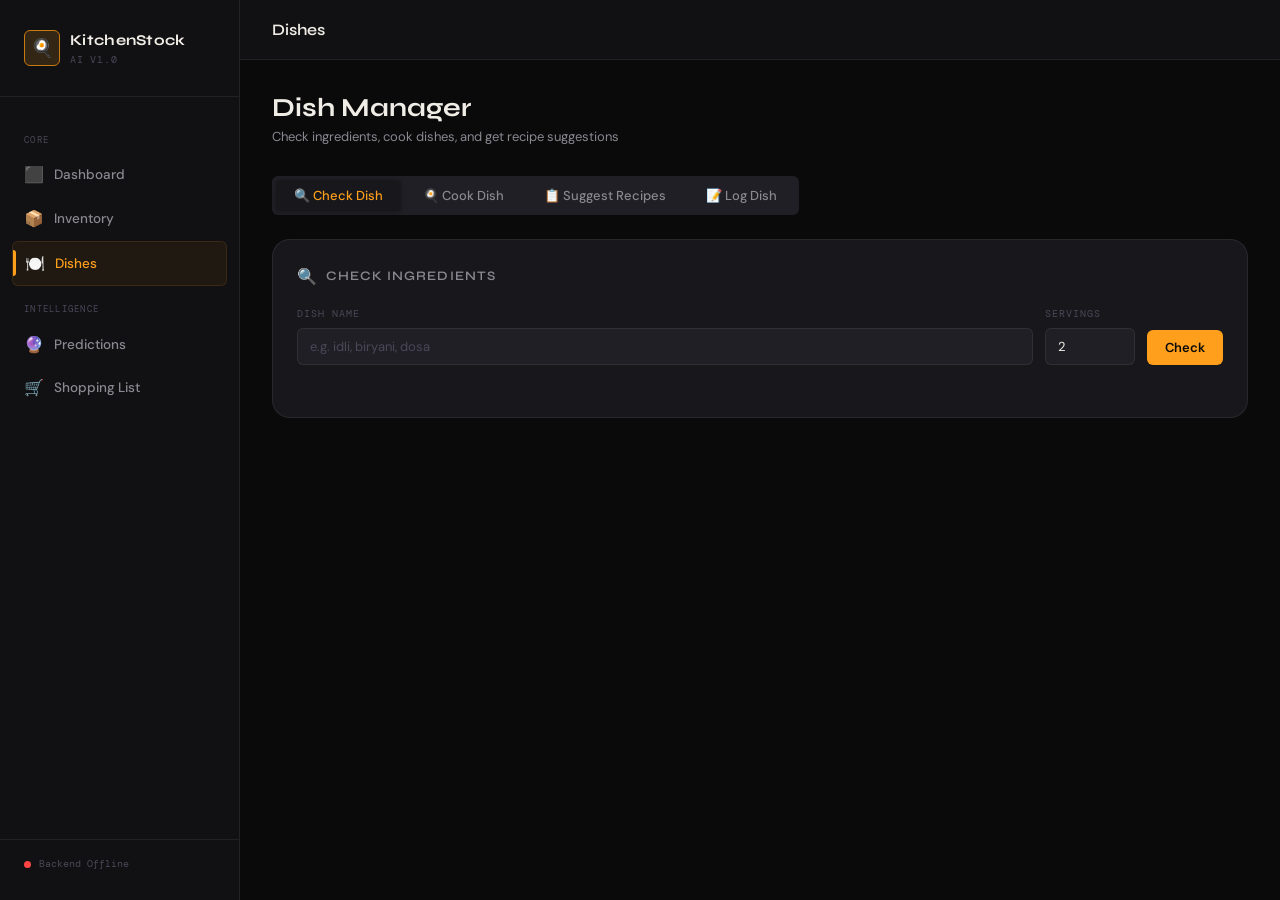
==== frontend/dishes.html @ 18c31a14 "added frontend" ====
<!DOCTYPE html>
<html lang="en">
<head>
  <meta charset="UTF-8" />
  <meta name="viewport" content="width=device-width, initial-scale=1.0" />
  <title>Dishes — Kitchen Stock AI</title>
  <link rel="stylesheet" href="css/style.css" />
  <style>
    .dish-input-row {
      display: grid;
      grid-template-columns: 1fr auto auto;
      gap: 12px;
      align-items: end;
      margin-bottom: 28px;
    }
    .tabs {
      display: flex;
      gap: 4px;
      background: var(--bg-elevated);
      padding: 4px;
      border-radius: var(--radius-sm);
      margin-bottom: 24px;
      width: fit-content;
    }
    .tab-btn {
      padding: 7px 18px;
      border-radius: 4px;
      font-size: 13px;
      font-weight: 500;
      color: var(--text-secondary);
      transition: var(--transition);
    }
    .tab-btn.active {
      background: var(--bg-card);
      color: var(--amber);
      box-shadow: 0 1px 4px rgba(0,0,0,0.3);
    }
    .tab-panel { display: none; }
    .tab-panel.active { display: block; }

    .ingredient-check {
      display: flex;
      align-items: center;
      gap: 12px;
      padding: 12px 16px;
      background: var(--bg-elevated);
      border-radius: var(--radius-sm);
      border-left: 3px solid var(--border);
      margin-bottom: 8px;
    }
    .ingredient-check--ok    { border-left-color: var(--green); }
    .ingredient-check--short { border-left-color: var(--red); }
    .ingredient-check__name { font-family: var(--font-mono); font-size: 12px; flex: 1; }
    .ingredient-check__qty  { font-size: 12px; color: var(--text-secondary); }
    .ingredient-check__tick { font-size: 16px; }

    .cook-result {
      background: var(--bg-elevated);
      border: 1px solid var(--border);
      border-radius: var(--radius-md);
      padding: 20px;
      margin-top: 20px;
    }
    .cook-result__heading {
      font-family: var(--font-display);
      font-size: 15px;
      font-weight: 600;
      margin-bottom: 14px;
      color: var(--green);
    }
    .cook-result__item {
      display: flex;
      justify-content: space-between;
      padding: 6px 0;
      font-size: 13px;
      border-bottom: 1px solid var(--border);
    }
    .cook-result__item:last-child { border-bottom: none; }
    .cook-result__name { font-family: var(--font-mono); font-size: 12px; }
    .cook-result__val  { color: var(--amber); font-family: var(--font-mono); font-size: 12px; }

    .recipe-card {
      background: var(--bg-elevated);
      border: 1px solid var(--border);
      border-radius: var(--radius-md);
      padding: 18px;
      margin-bottom: 12px;
    }
    .recipe-card__title { font-weight: 600; font-family: var(--font-display); font-size: 14px; margin-bottom: 8px; }
    .recipe-card__meta  { font-size: 11px; color: var(--text-muted); font-family: var(--font-mono); margin-bottom: 10px; }
    .recipe-card__missing { display: flex; flex-wrap: wrap; gap: 6px; }
    .missing-tag {
      background: var(--red-glow);
      color: var(--red);
      font-size: 10px;
      padding: 2px 8px;
      border-radius: 99px;
      font-family: var(--font-mono);
    }

    .log-form { display: flex; flex-direction: column; gap: 16px; }
    .can-cook-banner {
      display: flex;
      align-items: center;
      gap: 14px;
      padding: 16px 20px;
      border-radius: var(--radius-md);
      margin-bottom: 16px;
      font-size: 13px;
      font-weight: 500;
    }
    .can-cook-banner--yes {
      background: var(--green-glow);
      border: 1px solid rgba(57,217,138,0.25);
      color: var(--green);
    }
    .can-cook-banner--no {
      background: var(--red-glow);
      border: 1px solid rgba(255,68,68,0.25);
      color: var(--red);
    }
  </style>
</head>
<body>
<div class="app-shell">
  <aside class="sidebar">
    <div class="sidebar__logo">
      <div class="sidebar__logo-mark">
        <div class="logo-icon">🍳</div>
        <div class="logo-text">KitchenStock<span>AI v1.0</span></div>
      </div>
    </div>
    <nav class="sidebar__nav">
      <div class="nav-section-label">Core</div>
      <a href="index.html" class="nav-item"><span class="nav-item__icon">⬛</span> Dashboard</a>
      <a href="inventory.html" class="nav-item"><span class="nav-item__icon">📦</span> Inventory</a>
      <a href="dishes.html" class="nav-item active"><span class="nav-item__icon">🍽️</span> Dishes</a>
      <div class="nav-section-label">Intelligence</div>
      <a href="predictions.html" class="nav-item"><span class="nav-item__icon">🔮</span> Predictions</a>
      <a href="shopping.html" class="nav-item"><span class="nav-item__icon">🛒</span> Shopping List</a>
    </nav>
    <div class="sidebar__footer">
      <div class="conn-status">
        <span class="conn-dot" id="connection-dot"></span>
        <span id="connection-label">Checking…</span>
      </div>
    </div>
  </aside>

  <header class="topbar">
    <div class="topbar__title">Dishes</div>
  </header>

  <main class="main-content">
    <div class="page-header">
      <div class="page-header__title">Dish Manager</div>
      <div class="page-header__sub">Check ingredients, cook dishes, and get recipe suggestions</div>
    </div>

    <div class="tabs">
      <button class="tab-btn active" onclick="switchTab('check')">🔍 Check Dish</button>
      <button class="tab-btn" onclick="switchTab('cook')">🍳 Cook Dish</button>
      <button class="tab-btn" onclick="switchTab('recipes')">📋 Suggest Recipes</button>
      <button class="tab-btn" onclick="switchTab('log')">📝 Log Dish</button>
    </div>

    <!-- Tab: Check -->
    <div class="tab-panel active" id="tab-check">
      <div class="card">
        <div class="card__title"><span class="card__title-icon">🔍</span> Check Ingredients</div>
        <div class="dish-input-row">
          <div class="form-group" style="margin:0">
            <label class="form-label">Dish Name</label>
            <input class="form-input" id="check-dish" placeholder="e.g. idli, biryani, dosa" />
          </div>
          <div class="form-group" style="margin:0">
            <label class="form-label">Servings</label>
            <input class="form-input" id="check-servings" type="number" value="2" min="1" style="width:90px" />
          </div>
          <button class="btn btn--primary" id="check-btn" onclick="checkDish()">Check</button>
        </div>
        <div id="check-result"></div>
      </div>
    </div>

    <!-- Tab: Cook -->
    <div class="tab-panel" id="tab-cook">
      <div class="card">
        <div class="card__title"><span class="card__title-icon">🍳</span> Cook a Dish</div>
        <p style="font-size:13px;color:var(--text-secondary);margin-bottom:20px">
          This will deduct ingredients from inventory automatically.
        </p>
        <div class="dish-input-row">
          <div class="form-group" style="margin:0">
            <label class="form-label">Dish Name</label>
            <input class="form-input" id="cook-dish" placeholder="e.g. idli, biryani, dosa" />
          </div>
          <div class="form-group" style="margin:0">
            <label class="form-label">Servings</label>
            <input class="form-input" id="cook-servings" type="number" value="2" min="1" style="width:90px" />
          </div>
          <button class="btn btn--primary" id="cook-btn" onclick="cookDish()" style="background:var(--green);color:#000">Cook!</button>
        </div>
        <div id="cook-result"></div>
      </div>
    </div>

    <!-- Tab: Recipes -->
    <div class="tab-panel" id="tab-recipes">
      <div class="card">
        <div class="card__title"><span class="card__title-icon">📋</span> Recipe Suggestions</div>
        <div style="display:flex;align-items:center;gap:12px;margin-bottom:20px">
          <div>
            <label class="form-label">Max Missing Ingredients</label>
            <input class="form-input" id="max-missing" type="number" value="2" min="0" max="10" style="width:100px" />
          </div>
          <button class="btn btn--primary" id="recipe-btn" onclick="suggestRecipes()" style="margin-top:18px">Get Suggestions</button>
        </div>
        <div id="recipe-result"></div>
      </div>
    </div>

    <!-- Tab: Log -->
    <div class="tab-panel" id="tab-log">
      <div class="card">
        <div class="card__title"><span class="card__title-icon">📝</span> Log Dish (Consumption)</div>
        <p style="font-size:13px;color:var(--text-secondary);margin-bottom:20px">
          Log what you cooked today. This feeds into ML predictions and auto-estimation.
        </p>
        <div class="log-form">
          <div class="form-row">
            <div class="form-group" style="margin:0">
              <label class="form-label">Dish Name</label>
              <input class="form-input" id="log-dish" placeholder="e.g. idli" />
            </div>
            <div class="form-group" style="margin:0">
              <label class="form-label">Servings</label>
              <input class="form-input" id="log-servings" type="number" value="2" min="1" />
            </div>
          </div>
          <div class="form-group" style="margin:0">
            <label class="form-label">Date</label>
            <input class="form-input" id="log-date" type="date" />
          </div>
          <button class="btn btn--primary" id="log-btn" onclick="logDish()">Log Dish</button>
        </div>
        <div id="log-result" style="margin-top:16px"></div>
      </div>
    </div>
  </main>
</div>

<script type="module">
  import API from './js/api.js';
  import { checkConnection, showToast, setLoading, todayISO } from './js/utils.js';

  checkConnection(API);
  document.getElementById('log-date').value = todayISO();

  window.switchTab = function(tab) {
    document.querySelectorAll('.tab-panel').forEach(p => p.classList.remove('active'));
    document.querySelectorAll('.tab-btn').forEach(b => b.classList.remove('active'));
    document.getElementById('tab-' + tab).classList.add('active');
    event.target.classList.add('active');
  };

  window.checkDish = async function() {
    const dish = document.getElementById('check-dish').value.trim();
    const servings = parseInt(document.getElementById('check-servings').value);
    if (!dish) { showToast('Enter a dish name', 'warning'); return; }
    const btn = document.getElementById('check-btn');
    setLoading(btn, true);
    try {
      const res = await API.checkDish(dish, servings);
      const d = res.data;
      const canCook = d.can_cook;
      document.getElementById('check-result').innerHTML = `
        <div class="can-cook-banner can-cook-banner--${canCook ? 'yes' : 'no'}">
          <span style="font-size:22px">${canCook ? '✅' : '❌'}</span>
          <span>${canCook ? `You can cook <strong>${d.dish}</strong> for ${d.servings} servings!` : `Not enough ingredients to cook <strong>${d.dish}</strong>`}</span>
        </div>
        <div style="display:flex;flex-direction:column;gap:8px">
          ${(d.ingredients || []).map(i => `
            <div class="ingredient-check ingredient-check--${i.enough ? 'ok' : 'short'}">
              <span class="ingredient-check__tick">${i.enough ? '✓' : '✗'}</span>
              <span class="ingredient-check__name">${i.item}</span>
              <span class="ingredient-check__qty">Need: ${i.required} · Have: ${i.available}</span>
            </div>
          `).join('')}
        </div>
      `;
    } catch(e) {
      document.getElementById('check-result').innerHTML = `<div class="alert-banner alert-banner--critical">⚠ ${e.message}</div>`;
    } finally {
      setLoading(btn, false);
    }
  };

  window.cookDish = async function() {
    const dish = document.getElementById('cook-dish').value.trim();
    const servings = parseInt(document.getElementById('cook-servings').value);
    if (!dish) { showToast('Enter a dish name', 'warning'); return; }
    if (!confirm(`Cook "${dish}" for ${servings} servings? This will deduct from inventory.`)) return;
    const btn = document.getElementById('cook-btn');
    setLoading(btn, true);
    try {
      const res = await API.cookDish(dish, servings);
      const d = res.data;
      showToast(`${dish} cooked! Inventory updated.`);
      document.getElementById('cook-result').innerHTML = `
        <div class="cook-result">
          <div class="cook-result__heading">✓ Cooked ${d.dish_name} × ${d.servings} servings</div>
          ${(d.updated_inventory || []).map(i => `
            <div class="cook-result__item">
              <span class="cook-result__name">${i.item}</span>
              <span class="cook-result__val">${i.quantity} ${i.unit} remaining</span>
            </div>
          `).join('')}
        </div>
      `;
    } catch(e) {
      document.getElementById('cook-result').innerHTML = `<div class="alert-banner alert-banner--critical">⚠ ${e.message}</div>`;
    } finally {
      setLoading(btn, false);
    }
  };

  window.suggestRecipes = async function() {
    const maxMissing = parseInt(document.getElementById('max-missing').value);
    const btn = document.getElementById('recipe-btn');
    setLoading(btn, true);
    try {
      const res = await API.suggestRecipes(maxMissing);
      const { available = [], partial = [] } = res.data;
      let html = '';
      if (available.length) {
        html += `<p style="font-family:var(--font-mono);font-size:10px;letter-spacing:.1em;text-transform:uppercase;color:var(--green);margin-bottom:10px">✓ Can cook now (${available.length})</p>`;
        html += available.map(r => `
          <div class="recipe-card" style="border-color:rgba(57,217,138,0.2)">
            <div class="recipe-card__title">${r.dish}</div>
            <div class="recipe-card__meta">${r.total_ingredients} ingredients · ${r.coverage_percent}% coverage</div>
          </div>
        `).join('');
      }
      if (partial.length) {
        html += `<p style="font-family:var(--font-mono);font-size:10px;letter-spacing:.1em;text-transform:uppercase;color:var(--yellow);margin:14px 0 10px">~ Partial match (${partial.length})</p>`;
        html += partial.map(r => `
          <div class="recipe-card">
            <div class="recipe-card__title">${r.dish}</div>
            <div class="recipe-card__meta">${r.coverage_percent}% coverage · ${r.missing_items.length} missing</div>
            <div class="recipe-card__missing">${r.missing_items.map(m => `<span class="missing-tag">${m}</span>`).join('')}</div>
          </div>
        `).join('');
      }
      if (!html) html = `<div class="empty-state"><div class="empty-state__icon">📋</div><p>No matching recipes found. Stock up your inventory!</p></div>`;
      document.getElementById('recipe-result').innerHTML = html;
    } catch(e) {
      document.getElementById('recipe-result').innerHTML = `<div class="alert-banner alert-banner--critical">⚠ ${e.message}</div>`;
    } finally {
      setLoading(btn, false);
    }
  };

  window.logDish = async function() {
    const dish = document.getElementById('log-dish').value.trim();
    const servings = parseInt(document.getElementById('log-servings').value);
    const date = document.getElementById('log-date').value;
    if (!dish || !date) { showToast('Fill in all fields', 'warning'); return; }
    const btn = document.getElementById('log-btn');
    setLoading(btn, true);
    try {
      const res = await API.logDish(dish, servings, date);
      const d = res.data;
      showToast(`${dish} logged successfully ✓`);
      document.getElementById('log-result').innerHTML = `
        <div class="alert-banner alert-banner--success">
          ✓ Logged: <strong>${d.dish}</strong> × ${d.servings} on ${d.date}.
          Deducted ${d.inventory_deducted.length} ingredient(s).
        </div>
      `;
      document.getElementById('log-dish').value = '';
    } catch(e) {
      document.getElementById('log-result').innerHTML = `<div class="alert-banner alert-banner--critical">⚠ ${e.message}</div>`;
    } finally {
      setLoading(btn, false);
    }
  };
</script>
</body>
</html>
---- frontend/css/style.css ----
/* ============================================================
   style.css — Kitchen Stock AI · Global Design System
   Theme: Industrial Kitchen OS · Dark + Amber
   ============================================================ */

@import url('https://fonts.googleapis.com/css2?family=Syne:wght@400;500;600;700;800&family=DM+Mono:wght@300;400;500&family=DM+Sans:wght@300;400;500&display=swap');

/* ── CSS Variables ─────────────────────────────────────────── */
:root {
  --bg-void:      #0a0a0b;
  --bg-base:      #111113;
  --bg-card:      #18181c;
  --bg-elevated:  #1f1f25;
  --bg-hover:     #26262e;
  --border:       rgba(255,255,255,0.07);
  --border-glow:  rgba(255, 160, 40, 0.35);

  --amber:        #ff9f1c;
  --amber-dim:    #c97a10;
  --amber-glow:   rgba(255, 159, 28, 0.15);
  --amber-subtle: rgba(255, 159, 28, 0.06);

  --red:          #ff4444;
  --red-glow:     rgba(255, 68, 68, 0.15);
  --yellow:       #f5c518;
  --yellow-glow:  rgba(245, 197, 24, 0.12);
  --green:        #39d98a;
  --green-glow:   rgba(57, 217, 138, 0.12);

  --text-primary:   #f0ede6;
  --text-secondary: #8a8890;
  --text-muted:     #4a4858;
  --text-amber:     #ff9f1c;

  --font-display: 'Syne', sans-serif;
  --font-mono:    'DM Mono', monospace;
  --font-body:    'DM Sans', sans-serif;

  --radius-sm:  6px;
  --radius-md:  12px;
  --radius-lg:  18px;
  --radius-xl:  24px;

  --shadow-card: 0 2px 20px rgba(0,0,0,0.4);
  --shadow-glow: 0 0 30px rgba(255, 159, 28, 0.12);
  --transition:  all 0.22s cubic-bezier(0.4, 0, 0.2, 1);
}

/* ── Reset ─────────────────────────────────────────────────── */
*, *::before, *::after { box-sizing: border-box; margin: 0; padding: 0; }
html { scroll-behavior: smooth; }
body {
  background: var(--bg-void);
  color: var(--text-primary);
  font-family: var(--font-body);
  font-size: 14px;
  line-height: 1.6;
  min-height: 100vh;
  overflow-x: hidden;
}
a { color: inherit; text-decoration: none; }
button { cursor: pointer; border: none; background: none; font-family: inherit; }
input, select, textarea { font-family: inherit; }
ul { list-style: none; }

/* ── Scrollbar ─────────────────────────────────────────────── */
::-webkit-scrollbar { width: 5px; height: 5px; }
::-webkit-scrollbar-track { background: var(--bg-base); }
::-webkit-scrollbar-thumb { background: var(--bg-elevated); border-radius: 99px; }
::-webkit-scrollbar-thumb:hover { background: var(--amber-dim); }

/* ── Layout Shell ─────────────────────────────────────────── */
.app-shell {
  display: grid;
  grid-template-columns: 240px 1fr;
  grid-template-rows: auto 1fr;
  min-height: 100vh;
}

/* ── Sidebar ──────────────────────────────────────────────── */
.sidebar {
  grid-row: 1 / -1;
  background: var(--bg-base);
  border-right: 1px solid var(--border);
  padding: 28px 0;
  display: flex;
  flex-direction: column;
  position: sticky;
  top: 0;
  height: 100vh;
  overflow-y: auto;
}

.sidebar__logo {
  padding: 0 24px 28px;
  border-bottom: 1px solid var(--border);
  margin-bottom: 20px;
}
.sidebar__logo-mark {
  display: flex;
  align-items: center;
  gap: 10px;
}
.logo-icon {
  width: 36px; height: 36px;
  background: var(--amber-glow);
  border: 1px solid var(--amber-dim);
  border-radius: var(--radius-sm);
  display: flex; align-items: center; justify-content: center;
  font-size: 18px;
}
.logo-text {
  font-family: var(--font-display);
  font-size: 15px;
  font-weight: 700;
  color: var(--text-primary);
  letter-spacing: 0.02em;
}
.logo-text span {
  display: block;
  font-size: 10px;
  font-weight: 400;
  color: var(--text-muted);
  font-family: var(--font-mono);
  letter-spacing: 0.08em;
  text-transform: uppercase;
}

.sidebar__nav { flex: 1; padding: 0 12px; }
.nav-section-label {
  font-family: var(--font-mono);
  font-size: 9px;
  letter-spacing: 0.14em;
  text-transform: uppercase;
  color: var(--text-muted);
  padding: 16px 12px 6px;
}
.nav-item {
  display: flex;
  align-items: center;
  gap: 10px;
  padding: 9px 12px;
  border-radius: var(--radius-sm);
  color: var(--text-secondary);
  font-size: 13.5px;
  font-weight: 500;
  transition: var(--transition);
  position: relative;
}
.nav-item:hover {
  background: var(--bg-elevated);
  color: var(--text-primary);
}
.nav-item.active {
  background: var(--amber-subtle);
  color: var(--amber);
  border: 1px solid rgba(255,159,28,0.12);
}
.nav-item.active::before {
  content: '';
  position: absolute;
  left: 0; top: 20%; bottom: 20%;
  width: 3px;
  background: var(--amber);
  border-radius: 0 3px 3px 0;
}
.nav-item__icon { font-size: 16px; width: 20px; text-align: center; }

.sidebar__footer {
  padding: 16px 24px 0;
  border-top: 1px solid var(--border);
  margin-top: auto;
}
.conn-status {
  display: flex;
  align-items: center;
  gap: 8px;
  font-family: var(--font-mono);
  font-size: 10px;
  color: var(--text-muted);
}
.conn-dot {
  width: 7px; height: 7px;
  border-radius: 50%;
  background: var(--text-muted);
  animation: pulse 2s ease infinite;
}
.conn-dot--online  { background: var(--green); box-shadow: 0 0 8px var(--green); }
.conn-dot--offline { background: var(--red); animation: none; }

/* ── Topbar ───────────────────────────────────────────────── */
.topbar {
  background: var(--bg-base);
  border-bottom: 1px solid var(--border);
  padding: 0 32px;
  height: 60px;
  display: flex;
  align-items: center;
  justify-content: space-between;
  position: sticky;
  top: 0;
  z-index: 100;
}
.topbar__title {
  font-family: var(--font-display);
  font-size: 16px;
  font-weight: 600;
  color: var(--text-primary);
}
.topbar__right {
  display: flex;
  align-items: center;
  gap: 12px;
}
.topbar__date {
  font-family: var(--font-mono);
  font-size: 11px;
  color: var(--text-muted);
  background: var(--bg-elevated);
  padding: 5px 10px;
  border-radius: var(--radius-sm);
}

/* ── Main Content ─────────────────────────────────────────── */
.main-content {
  padding: 32px;
  overflow-y: auto;
}

/* ── Cards ────────────────────────────────────────────────── */
.card {
  background: var(--bg-card);
  border: 1px solid var(--border);
  border-radius: var(--radius-lg);
  padding: 24px;
  transition: var(--transition);
}
.card:hover { border-color: rgba(255,255,255,0.11); }
.card--glow:hover { box-shadow: var(--shadow-glow); }
.card__title {
  font-family: var(--font-display);
  font-size: 13px;
  font-weight: 600;
  color: var(--text-secondary);
  text-transform: uppercase;
  letter-spacing: 0.08em;
  margin-bottom: 16px;
  display: flex;
  align-items: center;
  gap: 8px;
}
.card__title-icon { font-size: 16px; }

/* ── Stat Cards ───────────────────────────────────────────── */
.stat-grid {
  display: grid;
  grid-template-columns: repeat(4, 1fr);
  gap: 16px;
  margin-bottom: 28px;
}
.stat-card {
  background: var(--bg-card);
  border: 1px solid var(--border);
  border-radius: var(--radius-lg);
  padding: 22px 24px;
  position: relative;
  overflow: hidden;
  transition: var(--transition);
}
.stat-card::before {
  content: '';
  position: absolute;
  top: 0; left: 0; right: 0;
  height: 2px;
  background: linear-gradient(90deg, transparent, var(--accent, var(--amber)), transparent);
  opacity: 0;
  transition: opacity 0.3s;
}
.stat-card:hover::before { opacity: 1; }
.stat-card:hover { border-color: rgba(255,255,255,0.11); transform: translateY(-2px); }
.stat-card--critical { --accent: var(--red); }
.stat-card--warning  { --accent: var(--yellow); }
.stat-card--safe     { --accent: var(--green); }
.stat-card--info     { --accent: var(--amber); }
.stat-card__label {
  font-family: var(--font-mono);
  font-size: 10px;
  letter-spacing: 0.1em;
  text-transform: uppercase;
  color: var(--text-muted);
  margin-bottom: 10px;
}
.stat-card__value {
  font-family: var(--font-display);
  font-size: 36px;
  font-weight: 700;
  color: var(--text-primary);
  line-height: 1;
  margin-bottom: 6px;
}
.stat-card__sub {
  font-size: 12px;
  color: var(--text-secondary);
}

/* ── Buttons ──────────────────────────────────────────────── */
.btn {
  display: inline-flex;
  align-items: center;
  gap: 7px;
  padding: 9px 18px;
  border-radius: var(--radius-sm);
  font-size: 13px;
  font-weight: 500;
  transition: var(--transition);
}
.btn--primary {
  background: var(--amber);
  color: #0a0a0b;
  font-weight: 600;
}
.btn--primary:hover {
  background: #ffb347;
  transform: translateY(-1px);
  box-shadow: 0 4px 16px rgba(255,159,28,0.3);
}
.btn--secondary {
  background: var(--bg-elevated);
  color: var(--text-primary);
  border: 1px solid var(--border);
}
.btn--secondary:hover { background: var(--bg-hover); border-color: rgba(255,255,255,0.15); }
.btn--danger {
  background: rgba(255,68,68,0.12);
  color: var(--red);
  border: 1px solid rgba(255,68,68,0.2);
}
.btn--danger:hover { background: rgba(255,68,68,0.2); }
.btn--sm { padding: 6px 12px; font-size: 12px; }
.btn:disabled { opacity: 0.5; cursor: not-allowed; transform: none !important; }

/* ── Forms ────────────────────────────────────────────────── */
.form-group { margin-bottom: 16px; }
.form-label {
  display: block;
  font-family: var(--font-mono);
  font-size: 10px;
  letter-spacing: 0.1em;
  text-transform: uppercase;
  color: var(--text-muted);
  margin-bottom: 6px;
}
.form-input {
  width: 100%;
  background: var(--bg-elevated);
  border: 1px solid var(--border);
  border-radius: var(--radius-sm);
  color: var(--text-primary);
  padding: 9px 12px;
  font-size: 13px;
  transition: var(--transition);
  outline: none;
}
.form-input:focus {
  border-color: var(--amber-dim);
  box-shadow: 0 0 0 3px var(--amber-glow);
}
.form-input::placeholder { color: var(--text-muted); }
.form-row { display: grid; grid-template-columns: 1fr 1fr; gap: 12px; }

/* ── Table ────────────────────────────────────────────────── */
.data-table { width: 100%; border-collapse: collapse; }
.data-table th {
  font-family: var(--font-mono);
  font-size: 10px;
  letter-spacing: 0.1em;
  text-transform: uppercase;
  color: var(--text-muted);
  text-align: left;
  padding: 10px 16px;
  border-bottom: 1px solid var(--border);
  background: var(--bg-base);
}
.data-table th:first-child { border-radius: var(--radius-sm) 0 0 0; }
.data-table th:last-child { border-radius: 0 var(--radius-sm) 0 0; }
.data-table td {
  padding: 12px 16px;
  border-bottom: 1px solid var(--border);
  font-size: 13px;
  color: var(--text-primary);
}
.data-table tr:last-child td { border-bottom: none; }
.data-table tr:hover td { background: var(--bg-elevated); }
.data-table .item-name {
  font-weight: 500;
  font-family: var(--font-mono);
  font-size: 12px;
  text-transform: lowercase;
  color: var(--text-primary);
}
.unit { color: var(--text-muted); font-family: var(--font-mono); font-size: 11px; }

/* ── Badges ───────────────────────────────────────────────── */
.badge {
  display: inline-flex;
  align-items: center;
  gap: 5px;
  padding: 3px 9px;
  border-radius: 99px;
  font-size: 11px;
  font-weight: 500;
  font-family: var(--font-mono);
  letter-spacing: 0.04em;
  text-transform: capitalize;
}
.badge--critical { background: var(--red-glow); color: var(--red); border: 1px solid rgba(255,68,68,0.25); }
.badge--warning  { background: var(--yellow-glow); color: var(--yellow); border: 1px solid rgba(245,197,24,0.25); }
.badge--safe     { background: var(--green-glow); color: var(--green); border: 1px solid rgba(57,217,138,0.25); }
.badge--unknown  { background: rgba(255,255,255,0.05); color: var(--text-muted); border: 1px solid var(--border); }

/* ── Progress Bar ─────────────────────────────────────────── */
.progress {
  height: 4px;
  background: var(--bg-elevated);
  border-radius: 99px;
  overflow: hidden;
  margin-top: 6px;
}
.progress__fill {
  height: 100%;
  border-radius: 99px;
  background: var(--amber);
  transition: width 0.8s cubic-bezier(0.4,0,0.2,1);
}
.progress__fill--critical { background: var(--red); }
.progress__fill--warning  { background: var(--yellow); }
.progress__fill--safe     { background: var(--green); }

/* ── Alerts Banner ────────────────────────────────────────── */
.alert-banner {
  display: flex;
  align-items: center;
  gap: 12px;
  padding: 12px 18px;
  border-radius: var(--radius-md);
  margin-bottom: 20px;
  font-size: 13px;
}
.alert-banner--critical {
  background: var(--red-glow);
  border: 1px solid rgba(255,68,68,0.25);
  color: var(--red);
}
.alert-banner--warning {
  background: var(--yellow-glow);
  border: 1px solid rgba(245,197,24,0.25);
  color: var(--yellow);
}
.alert-banner--success {
  background: var(--green-glow);
  border: 1px solid rgba(57,217,138,0.25);
  color: var(--green);
}

/* ── Empty State ──────────────────────────────────────────── */
.empty-state {
  text-align: center;
  padding: 48px 24px;
  color: var(--text-muted);
}
.empty-state__icon { font-size: 32px; margin-bottom: 12px; opacity: 0.3; }
.empty-state p { font-size: 13px; }

/* ── Spinner ──────────────────────────────────────────────── */
.spinner {
  display: inline-block;
  width: 12px; height: 12px;
  border: 2px solid rgba(255,255,255,0.15);
  border-top-color: currentColor;
  border-radius: 50%;
  animation: spin 0.7s linear infinite;
}
@keyframes spin { to { transform: rotate(360deg); } }
@keyframes pulse {
  0%, 100% { opacity: 1; }
  50% { opacity: 0.4; }
}

/* ── Toast ────────────────────────────────────────────────── */
#toast-container {
  position: fixed;
  bottom: 28px;
  right: 28px;
  z-index: 9999;
  display: flex;
  flex-direction: column;
  gap: 8px;
}
.toast {
  display: flex;
  align-items: center;
  gap: 10px;
  background: var(--bg-elevated);
  border: 1px solid var(--border);
  border-radius: var(--radius-md);
  padding: 12px 18px;
  font-size: 13px;
  max-width: 340px;
  transform: translateX(120%);
  transition: transform 0.35s cubic-bezier(0.4,0,0.2,1);
  box-shadow: var(--shadow-card);
}
.toast--show { transform: translateX(0); }
.toast--success { border-color: rgba(57,217,138,0.3); }
.toast--success .toast__icon { color: var(--green); }
.toast--error { border-color: rgba(255,68,68,0.3); }
.toast--error .toast__icon { color: var(--red); }
.toast--warning { border-color: rgba(245,197,24,0.3); }
.toast--warning .toast__icon { color: var(--yellow); }

/* ── Modal ────────────────────────────────────────────────── */
.modal-overlay {
  position: fixed;
  inset: 0;
  background: rgba(0,0,0,0.7);
  backdrop-filter: blur(4px);
  z-index: 1000;
  display: flex;
  align-items: center;
  justify-content: center;
  opacity: 0;
  pointer-events: none;
  transition: opacity 0.25s;
}
.modal-overlay.open {
  opacity: 1;
  pointer-events: all;
}
.modal {
  background: var(--bg-card);
  border: 1px solid var(--border);
  border-radius: var(--radius-xl);
  padding: 32px;
  width: 100%;
  max-width: 460px;
  transform: scale(0.93) translateY(10px);
  transition: transform 0.3s cubic-bezier(0.4,0,0.2,1);
  box-shadow: 0 24px 80px rgba(0,0,0,0.6);
}
.modal-overlay.open .modal {
  transform: scale(1) translateY(0);
}
.modal__header {
  display: flex;
  justify-content: space-between;
  align-items: center;
  margin-bottom: 24px;
}
.modal__title {
  font-family: var(--font-display);
  font-size: 17px;
  font-weight: 600;
}
.modal__close {
  width: 28px; height: 28px;
  display: flex; align-items: center; justify-content: center;
  border-radius: var(--radius-sm);
  color: var(--text-secondary);
  font-size: 18px;
  transition: var(--transition);
}
.modal__close:hover { background: var(--bg-elevated); color: var(--text-primary); }
.modal__actions {
  display: flex;
  gap: 10px;
  justify-content: flex-end;
  margin-top: 24px;
}

/* ── Grid helpers ─────────────────────────────────────────── */
.grid-2 { display: grid; grid-template-columns: 1fr 1fr; gap: 20px; }
.grid-3 { display: grid; grid-template-columns: repeat(3, 1fr); gap: 20px; }
.mb-20 { margin-bottom: 20px; }
.mb-28 { margin-bottom: 28px; }
.flex-between { display: flex; justify-content: space-between; align-items: center; }
.flex-gap { display: flex; gap: 10px; align-items: center; }

/* ── Page title ───────────────────────────────────────────── */
.page-header { margin-bottom: 28px; }
.page-header__title {
  font-family: var(--font-display);
  font-size: 26px;
  font-weight: 700;
  color: var(--text-primary);
  line-height: 1.2;
}
.page-header__sub {
  font-size: 13px;
  color: var(--text-secondary);
  margin-top: 4px;
}

/* ── Loading skeleton ─────────────────────────────────────── */
.skeleton {
  background: linear-gradient(90deg, var(--bg-elevated) 25%, var(--bg-hover) 50%, var(--bg-elevated) 75%);
  background-size: 200% 100%;
  animation: shimmer 1.4s infinite;
  border-radius: var(--radius-sm);
}
@keyframes shimmer { to { background-position: -200% 0; } }

/* ── Responsive ───────────────────────────────────────────── */
@media (max-width: 1100px) {
  .stat-grid { grid-template-columns: repeat(2, 1fr); }
}
@media (max-width: 768px) {
  .app-shell { grid-template-columns: 1fr; }
  .sidebar { display: none; }
  .main-content { padding: 20px 16px; }
}
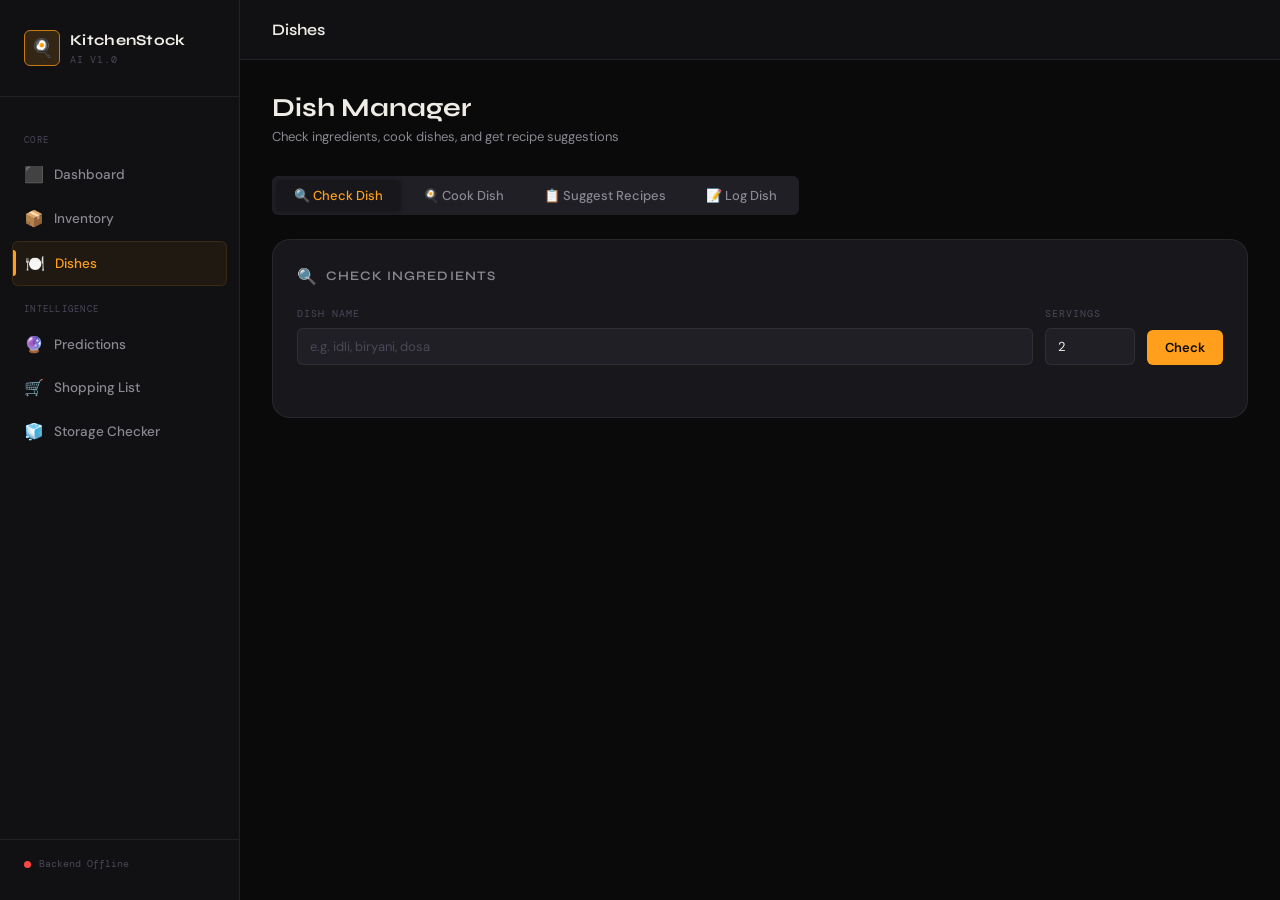
==== commit ce440669: "added the auto suggestion feature" ====
--- a/frontend/dishes.html
+++ b/frontend/dishes.html
@@ -119,6 +119,54 @@
       border: 1px solid rgba(255,68,68,0.25);
       color: var(--red);
     }
+
+    /* ── Autocomplete dropdown ── */
+    .autocomplete-wrap {
+      position: relative;
+    }
+    .autocomplete-dropdown {
+      position: absolute;
+      top: calc(100% + 4px);
+      left: 0;
+      right: 0;
+      background: var(--bg-card);
+      border: 1px solid var(--border);
+      border-radius: var(--radius-sm);
+      z-index: 999;
+      max-height: 220px;
+      overflow-y: auto;
+      box-shadow: 0 8px 24px rgba(0,0,0,0.4);
+      display: none;
+    }
+    .autocomplete-dropdown.open { display: block; }
+    .autocomplete-item {
+      padding: 10px 14px;
+      font-size: 13px;
+      font-family: var(--font-mono);
+      cursor: pointer;
+      display: flex;
+      align-items: center;
+      gap: 10px;
+      transition: background 0.1s;
+      color: var(--text-secondary);
+      border-bottom: 1px solid var(--border);
+    }
+    .autocomplete-item:last-child { border-bottom: none; }
+    .autocomplete-item:hover,
+    .autocomplete-item.highlighted {
+      background: var(--bg-elevated);
+      color: var(--amber);
+    }
+    .autocomplete-item__match {
+      color: var(--amber);
+      font-weight: 600;
+    }
+    .autocomplete-empty {
+      padding: 12px 14px;
+      font-size: 12px;
+      color: var(--text-muted);
+      font-family: var(--font-mono);
+    }
   </style>
 </head>
 <body>
@@ -132,12 +180,13 @@
     </div>
     <nav class="sidebar__nav">
       <div class="nav-section-label">Core</div>
-      <a href="index.html" class="nav-item"><span class="nav-item__icon">⬛</span> Dashboard</a>
+      <a href="index.html"     class="nav-item"><span class="nav-item__icon">⬛</span> Dashboard</a>
       <a href="inventory.html" class="nav-item"><span class="nav-item__icon">📦</span> Inventory</a>
-      <a href="dishes.html" class="nav-item active"><span class="nav-item__icon">🍽️</span> Dishes</a>
+      <a href="dishes.html"    class="nav-item active"><span class="nav-item__icon">🍽️</span> Dishes</a>
       <div class="nav-section-label">Intelligence</div>
       <a href="predictions.html" class="nav-item"><span class="nav-item__icon">🔮</span> Predictions</a>
-      <a href="shopping.html" class="nav-item"><span class="nav-item__icon">🛒</span> Shopping List</a>
+      <a href="shopping.html"    class="nav-item"><span class="nav-item__icon">🛒</span> Shopping List</a>
+      <a href="storage.html"     class="nav-item"><span class="nav-item__icon">🧊</span> Storage Checker</a>
     </nav>
     <div class="sidebar__footer">
       <div class="conn-status">
@@ -158,10 +207,10 @@
     </div>
 
     <div class="tabs">
-      <button class="tab-btn active" onclick="switchTab('check')">🔍 Check Dish</button>
-      <button class="tab-btn" onclick="switchTab('cook')">🍳 Cook Dish</button>
-      <button class="tab-btn" onclick="switchTab('recipes')">📋 Suggest Recipes</button>
-      <button class="tab-btn" onclick="switchTab('log')">📝 Log Dish</button>
+      <button class="tab-btn active" onclick="switchTab('check', this)">🔍 Check Dish</button>
+      <button class="tab-btn" onclick="switchTab('cook', this)">🍳 Cook Dish</button>
+      <button class="tab-btn" onclick="switchTab('recipes', this)">📋 Suggest Recipes</button>
+      <button class="tab-btn" onclick="switchTab('log', this)">📝 Log Dish</button>
     </div>
 
     <!-- Tab: Check -->
@@ -171,7 +220,10 @@
         <div class="dish-input-row">
           <div class="form-group" style="margin:0">
             <label class="form-label">Dish Name</label>
-            <input class="form-input" id="check-dish" placeholder="e.g. idli, biryani, dosa" />
+            <div class="autocomplete-wrap">
+              <input class="form-input" id="check-dish" placeholder="e.g. idli, biryani, dosa" autocomplete="off" />
+              <div class="autocomplete-dropdown" id="check-dish-drop"></div>
+            </div>
           </div>
           <div class="form-group" style="margin:0">
             <label class="form-label">Servings</label>
@@ -193,7 +245,10 @@
         <div class="dish-input-row">
           <div class="form-group" style="margin:0">
             <label class="form-label">Dish Name</label>
-            <input class="form-input" id="cook-dish" placeholder="e.g. idli, biryani, dosa" />
+            <div class="autocomplete-wrap">
+              <input class="form-input" id="cook-dish" placeholder="e.g. idli, biryani, dosa" autocomplete="off" />
+              <div class="autocomplete-dropdown" id="cook-dish-drop"></div>
+            </div>
           </div>
           <div class="form-group" style="margin:0">
             <label class="form-label">Servings</label>
@@ -231,7 +286,10 @@
           <div class="form-row">
             <div class="form-group" style="margin:0">
               <label class="form-label">Dish Name</label>
-              <input class="form-input" id="log-dish" placeholder="e.g. idli" />
+              <div class="autocomplete-wrap">
+                <input class="form-input" id="log-dish" placeholder="e.g. idli" autocomplete="off" />
+                <div class="autocomplete-dropdown" id="log-dish-drop"></div>
+              </div>
             </div>
             <div class="form-group" style="margin:0">
               <label class="form-label">Servings</label>
@@ -257,15 +315,162 @@
   checkConnection(API);
   document.getElementById('log-date').value = todayISO();
 
-  window.switchTab = function(tab) {
+  // ── All dish names from dishes.json (hardcoded from backend data) ──────────
+  const DISH_NAMES = [
+    "poori","aloo_poori","chapati","roti","butter_roti","aloo_paratha",
+    "paneer_paratha","gobi_paratha","dal_tadka","dal_fry","dal_rice",
+    "jeera_rice","veg_pulao","fried_rice","egg_fried_rice","biryani",
+    "chicken_biryani","veg_biryani","egg_curry","egg_bhurji","omelette_bread",
+    "veg_cutlet","aloo_bhaji","cabbage_poriyal","cauliflower_fry","mushroom_fry",
+    "veg_noodles","egg_noodles","noodles","pasta","tomato_rice","curd_rice",
+    "lemon_rice","coconut_rice","tamarind_rice","pongal","sambar","rasam",
+    "idli","dosa","ghee_dosa","masala_dosa","egg_dosa","kootu","poriyal",
+    "avial","rajma","chole","paneer_butter_masala","sandwich","veg_sandwich",
+    "salad","fruit_salad","banana_shake","milkshake","coffee","tea",
+    "chocolate_milk","ice_cream","jam_bread"
+  ];
+
+  // ── Autocomplete engine ────────────────────────────────────────────────────
+  // Matches: prefix first, then substring, then fuzzy (chars in order)
+  function scoreMatch(dish, query) {
+    const d = dish.replace(/_/g, ' ');
+    const q = query.toLowerCase().replace(/_/g, ' ');
+    if (d.startsWith(q))          return 3; // best: starts with query
+    if (d.includes(q))            return 2; // good: substring
+    // fuzzy: all query chars appear in order
+    let di = 0;
+    for (const ch of q) {
+      di = d.indexOf(ch, di);
+      if (di === -1) return 0;
+      di++;
+    }
+    return 1;
+  }
+
+  function getMatches(query) {
+    if (!query || query.length < 1) return [];
+    const q = query.toLowerCase().trim();
+    return DISH_NAMES
+      .map(name => ({ name, score: scoreMatch(name, q) }))
+      .filter(x => x.score > 0)
+      .sort((a, b) => b.score - a.score || a.name.localeCompare(b.name))
+      .slice(0, 8)
+      .map(x => x.name);
+  }
+
+  // Highlight the matched part in the suggestion
+  function highlightMatch(dishName, query) {
+    const display = dishName.replace(/_/g, ' ');
+    const q = query.toLowerCase().replace(/_/g, ' ');
+    const idx = display.toLowerCase().indexOf(q);
+    if (idx === -1) return display;
+    return (
+      display.slice(0, idx) +
+      `<span class="autocomplete-item__match">${display.slice(idx, idx + q.length)}</span>` +
+      display.slice(idx + q.length)
+    );
+  }
+
+  // ── Attach autocomplete to an input ───────────────────────────────────────
+  function attachAutocomplete(inputId, dropId) {
+    const input = document.getElementById(inputId);
+    const drop  = document.getElementById(dropId);
+    let highlighted = -1;
+    let items = [];
+
+    function show(matches, query) {
+      items = matches;
+      highlighted = -1;
+      if (!matches.length) {
+        drop.innerHTML = `<div class="autocomplete-empty">No dishes found for "${query}"</div>`;
+        drop.classList.add('open');
+        return;
+      }
+      drop.innerHTML = matches.map((name, i) =>
+        `<div class="autocomplete-item" data-idx="${i}" data-name="${name}">
+          🍽️ ${highlightMatch(name, query)}
+        </div>`
+      ).join('');
+      drop.classList.add('open');
+
+      drop.querySelectorAll('.autocomplete-item').forEach(el => {
+        el.addEventListener('mousedown', e => {
+          e.preventDefault(); // prevent blur before click
+          selectItem(el.dataset.name);
+        });
+      });
+    }
+
+    function hide() {
+      drop.classList.remove('open');
+      highlighted = -1;
+    }
+
+    function selectItem(name) {
+      input.value = name;
+      hide();
+      input.focus();
+    }
+
+    function updateHighlight() {
+      drop.querySelectorAll('.autocomplete-item').forEach((el, i) => {
+        el.classList.toggle('highlighted', i === highlighted);
+      });
+    }
+
+    input.addEventListener('input', () => {
+      const q = input.value.trim();
+      if (!q) { hide(); return; }
+      show(getMatches(q), q);
+    });
+
+    input.addEventListener('keydown', e => {
+      if (!drop.classList.contains('open')) return;
+      if (e.key === 'ArrowDown') {
+        e.preventDefault();
+        highlighted = Math.min(highlighted + 1, items.length - 1);
+        updateHighlight();
+      } else if (e.key === 'ArrowUp') {
+        e.preventDefault();
+        highlighted = Math.max(highlighted - 1, -1);
+        updateHighlight();
+      } else if (e.key === 'Enter') {
+        if (highlighted >= 0 && items[highlighted]) {
+          e.preventDefault();
+          selectItem(items[highlighted]);
+        }
+      } else if (e.key === 'Escape') {
+        hide();
+      }
+    });
+
+    input.addEventListener('blur', () => {
+      // small delay so mousedown on item fires first
+      setTimeout(hide, 120);
+    });
+
+    input.addEventListener('focus', () => {
+      const q = input.value.trim();
+      if (q) show(getMatches(q), q);
+    });
+  }
+
+  // Attach to all three dish inputs
+  attachAutocomplete('check-dish', 'check-dish-drop');
+  attachAutocomplete('cook-dish',  'cook-dish-drop');
+  attachAutocomplete('log-dish',   'log-dish-drop');
+
+  // ── Tab switcher ──────────────────────────────────────────────────────────
+  window.switchTab = function(tab, btn) {
     document.querySelectorAll('.tab-panel').forEach(p => p.classList.remove('active'));
     document.querySelectorAll('.tab-btn').forEach(b => b.classList.remove('active'));
     document.getElementById('tab-' + tab).classList.add('active');
-    event.target.classList.add('active');
+    btn.classList.add('active');
   };
 
+  // ── Check Dish ────────────────────────────────────────────────────────────
   window.checkDish = async function() {
-    const dish = document.getElementById('check-dish').value.trim();
+    const dish     = document.getElementById('check-dish').value.trim();
     const servings = parseInt(document.getElementById('check-servings').value);
     if (!dish) { showToast('Enter a dish name', 'warning'); return; }
     const btn = document.getElementById('check-btn');
@@ -277,7 +482,10 @@
       document.getElementById('check-result').innerHTML = `
         <div class="can-cook-banner can-cook-banner--${canCook ? 'yes' : 'no'}">
           <span style="font-size:22px">${canCook ? '✅' : '❌'}</span>
-          <span>${canCook ? `You can cook <strong>${d.dish}</strong> for ${d.servings} servings!` : `Not enough ingredients to cook <strong>${d.dish}</strong>`}</span>
+          <span>${canCook
+            ? `You can cook <strong>${d.dish}</strong> for ${d.servings} servings!`
+            : `Not enough ingredients to cook <strong>${d.dish}</strong>`
+          }</span>
         </div>
         <div style="display:flex;flex-direction:column;gap:8px">
           ${(d.ingredients || []).map(i => `
@@ -290,14 +498,16 @@
         </div>
       `;
     } catch(e) {
-      document.getElementById('check-result').innerHTML = `<div class="alert-banner alert-banner--critical">⚠ ${e.message}</div>`;
+      document.getElementById('check-result').innerHTML =
+        `<div class="alert-banner alert-banner--critical">⚠ ${e.message}</div>`;
     } finally {
       setLoading(btn, false);
     }
   };
 
+  // ── Cook Dish ─────────────────────────────────────────────────────────────
   window.cookDish = async function() {
-    const dish = document.getElementById('cook-dish').value.trim();
+    const dish     = document.getElementById('cook-dish').value.trim();
     const servings = parseInt(document.getElementById('cook-servings').value);
     if (!dish) { showToast('Enter a dish name', 'warning'); return; }
     if (!confirm(`Cook "${dish}" for ${servings} servings? This will deduct from inventory.`)) return;
@@ -319,12 +529,14 @@
         </div>
       `;
     } catch(e) {
-      document.getElementById('cook-result').innerHTML = `<div class="alert-banner alert-banner--critical">⚠ ${e.message}</div>`;
+      document.getElementById('cook-result').innerHTML =
+        `<div class="alert-banner alert-banner--critical">⚠ ${e.message}</div>`;
     } finally {
       setLoading(btn, false);
     }
   };
 
+  // ── Suggest Recipes ───────────────────────────────────────────────────────
   window.suggestRecipes = async function() {
     const maxMissing = parseInt(document.getElementById('max-missing').value);
     const btn = document.getElementById('recipe-btn');
@@ -355,16 +567,18 @@
       if (!html) html = `<div class="empty-state"><div class="empty-state__icon">📋</div><p>No matching recipes found. Stock up your inventory!</p></div>`;
       document.getElementById('recipe-result').innerHTML = html;
     } catch(e) {
-      document.getElementById('recipe-result').innerHTML = `<div class="alert-banner alert-banner--critical">⚠ ${e.message}</div>`;
+      document.getElementById('recipe-result').innerHTML =
+        `<div class="alert-banner alert-banner--critical">⚠ ${e.message}</div>`;
     } finally {
       setLoading(btn, false);
     }
   };
 
+  // ── Log Dish ──────────────────────────────────────────────────────────────
   window.logDish = async function() {
-    const dish = document.getElementById('log-dish').value.trim();
+    const dish     = document.getElementById('log-dish').value.trim();
     const servings = parseInt(document.getElementById('log-servings').value);
-    const date = document.getElementById('log-date').value;
+    const date     = document.getElementById('log-date').value;
     if (!dish || !date) { showToast('Fill in all fields', 'warning'); return; }
     const btn = document.getElementById('log-btn');
     setLoading(btn, true);
@@ -380,11 +594,19 @@
       `;
       document.getElementById('log-dish').value = '';
     } catch(e) {
-      document.getElementById('log-result').innerHTML = `<div class="alert-banner alert-banner--critical">⚠ ${e.message}</div>`;
+      document.getElementById('log-result').innerHTML =
+        `<div class="alert-banner alert-banner--critical">⚠ ${e.message}</div>`;
     } finally {
       setLoading(btn, false);
     }
   };
+
+  // Close dropdowns when clicking outside
+  document.addEventListener('click', e => {
+    if (!e.target.closest('.autocomplete-wrap')) {
+      document.querySelectorAll('.autocomplete-dropdown').forEach(d => d.classList.remove('open'));
+    }
+  });
 </script>
 </body>
 </html>
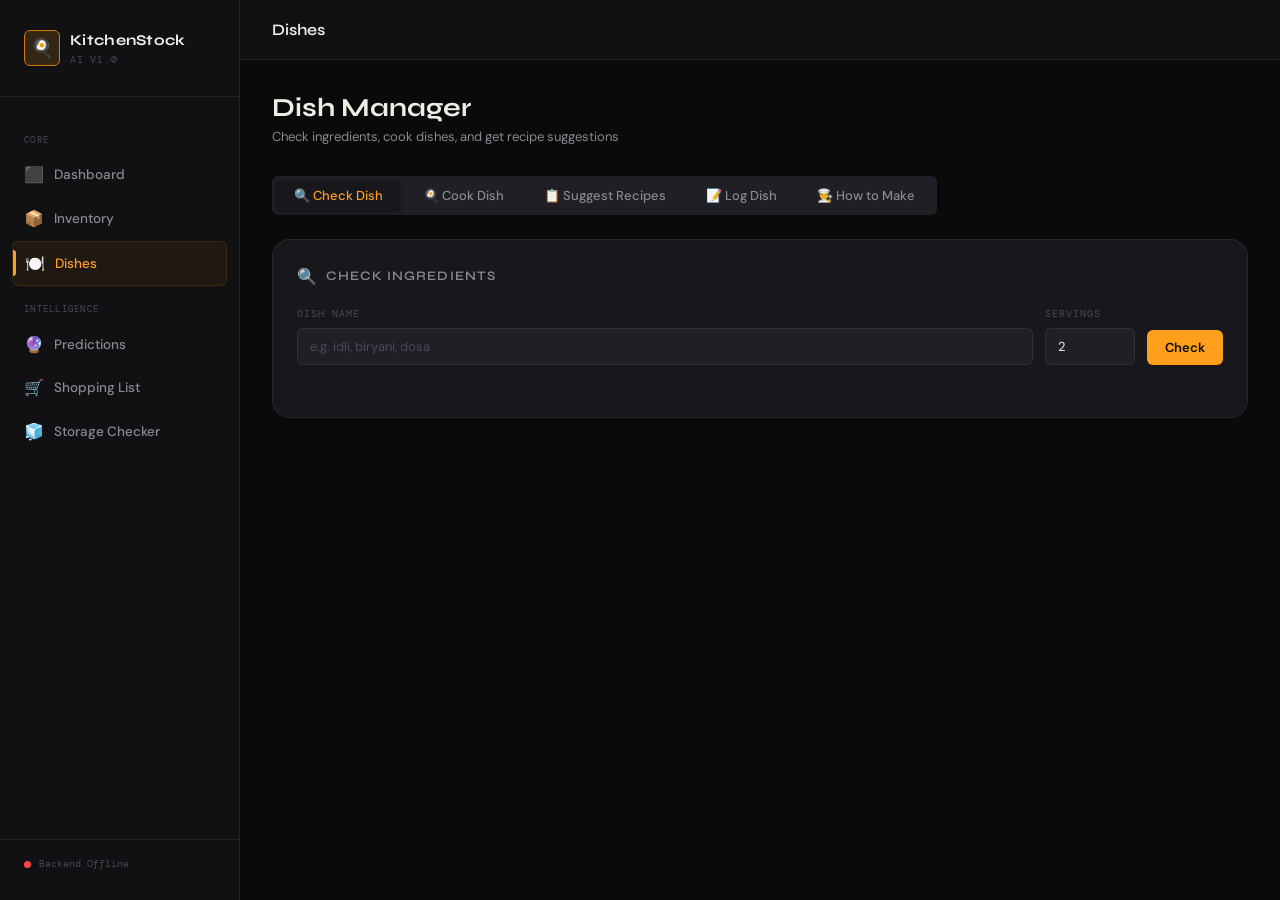
==== commit 99bde8dc: "added new feature recipe_steps --> how to make in dishes" ====
--- a/frontend/dishes.html
+++ b/frontend/dishes.html
@@ -211,6 +211,7 @@
       <button class="tab-btn" onclick="switchTab('cook', this)">🍳 Cook Dish</button>
       <button class="tab-btn" onclick="switchTab('recipes', this)">📋 Suggest Recipes</button>
       <button class="tab-btn" onclick="switchTab('log', this)">📝 Log Dish</button>
+      <button class="tab-btn" onclick="switchTab('howto', this)">&#x1F468;&#x200D;&#x1F373; How to Make</button>
     </div>
 
     <!-- Tab: Check -->
@@ -254,8 +255,27 @@
             <label class="form-label">Servings</label>
             <input class="form-input" id="cook-servings" type="number" value="2" min="1" style="width:90px" />
           </div>
-          <button class="btn btn--primary" id="cook-btn" onclick="cookDish()" style="background:var(--green);color:#000">Cook!</button>
-        </div>
+          <button class="btn btn--primary" id="cook-btn" onclick="confirmCook()" style="background:var(--green);color:#000">Cook!</button>
+        </div>
+
+        <!-- Inline confirm — replaces browser alert -->
+        <div id="cook-confirm" style="display:none; margin-bottom:16px;
+          padding:16px 20px; border-radius:var(--radius-md);
+          background:rgba(234,179,8,0.08); border:1px solid rgba(234,179,8,0.3);">
+          <div style="display:flex;align-items:center;gap:16px;flex-wrap:wrap;">
+            <span style="font-size:13px;color:var(--amber);flex:1">
+              ⚠ Cook <strong id="confirm-dish-name"></strong> for
+              <strong id="confirm-servings"></strong> servings?
+              This will deduct ingredients from inventory.
+            </span>
+            <div style="display:flex;gap:8px">
+              <button class="btn btn--secondary btn--sm" onclick="cancelCook()">Cancel</button>
+              <button class="btn btn--primary btn--sm" id="cook-confirm-btn"
+                onclick="executeCook()" style="background:var(--green);color:#000">Yes, Cook!</button>
+            </div>
+          </div>
+        </div>
+
         <div id="cook-result"></div>
       </div>
     </div>
@@ -303,6 +323,30 @@
           <button class="btn btn--primary" id="log-btn" onclick="logDish()">Log Dish</button>
         </div>
         <div id="log-result" style="margin-top:16px"></div>
+      </div>
+    </div>
+    <!-- Tab: How to Make -->
+    <div class="tab-panel" id="tab-howto">
+      <div class="card">
+        <div class="card__title"><span class="card__title-icon">&#x1F468;&#x200D;&#x1F373;</span> How to Make</div>
+        <p style="font-size:13px;color:var(--text-secondary);margin-bottom:20px">
+          Enter any dish and servings — get step-by-step cooking instructions scaled to your portions.
+        </p>
+        <div class="dish-input-row">
+          <div class="form-group" style="margin:0">
+            <label class="form-label">Dish Name</label>
+            <div class="autocomplete-wrap">
+              <input class="form-input" id="howto-dish" placeholder="e.g. biryani, dosa, pongal" autocomplete="off" />
+              <div class="autocomplete-dropdown" id="howto-dish-drop"></div>
+            </div>
+          </div>
+          <div class="form-group" style="margin:0">
+            <label class="form-label">Servings</label>
+            <input class="form-input" id="howto-servings" type="number" value="2" min="1" style="width:90px" />
+          </div>
+          <button class="btn btn--primary" id="howto-btn" onclick="showHowTo()">Get Steps</button>
+        </div>
+        <div id="howto-result"></div>
       </div>
     </div>
   </main>
@@ -455,10 +499,11 @@
     });
   }
 
-  // Attach to all three dish inputs
-  attachAutocomplete('check-dish', 'check-dish-drop');
-  attachAutocomplete('cook-dish',  'cook-dish-drop');
-  attachAutocomplete('log-dish',   'log-dish-drop');
+  // Attach to all four dish inputs
+  attachAutocomplete('check-dish',  'check-dish-drop');
+  attachAutocomplete('cook-dish',   'cook-dish-drop');
+  attachAutocomplete('log-dish',    'log-dish-drop');
+  attachAutocomplete('howto-dish',  'howto-dish-drop');
 
   // ── Tab switcher ──────────────────────────────────────────────────────────
   window.switchTab = function(tab, btn) {
@@ -506,12 +551,25 @@
   };
 
   // ── Cook Dish ─────────────────────────────────────────────────────────────
-  window.cookDish = async function() {
+  window.confirmCook = function() {
     const dish     = document.getElementById('cook-dish').value.trim();
     const servings = parseInt(document.getElementById('cook-servings').value);
     if (!dish) { showToast('Enter a dish name', 'warning'); return; }
-    if (!confirm(`Cook "${dish}" for ${servings} servings? This will deduct from inventory.`)) return;
-    const btn = document.getElementById('cook-btn');
+    document.getElementById('confirm-dish-name').textContent = dish.replace(/_/g,' ');
+    document.getElementById('confirm-servings').textContent  = servings;
+    document.getElementById('cook-confirm').style.display    = 'block';
+    document.getElementById('cook-result').innerHTML         = '';
+  };
+
+  window.cancelCook = function() {
+    document.getElementById('cook-confirm').style.display = 'none';
+  };
+
+  window.executeCook = async function() {
+    const dish     = document.getElementById('cook-dish').value.trim();
+    const servings = parseInt(document.getElementById('cook-servings').value);
+    document.getElementById('cook-confirm').style.display = 'none';
+    const btn = document.getElementById('cook-confirm-btn');
     setLoading(btn, true);
     try {
       const res = await API.cookDish(dish, servings);
@@ -601,6 +659,148 @@
     }
   };
 
+  // ── How to Make ───────────────────────────────────────────────────────────
+  // All dish data with steps — pulled from dishes.json structure
+  const DISHES_DATA = {
+    "poori":               { steps: ["Prepare dough using flour and water","Divide into small balls","Roll into small circles","Heat oil in a pan","Deep fry until golden and puffed"], ingredients: {flour:150,oil:50} },
+    "aloo_poori":          { steps: ["Prepare dough using flour and water","Boil and mash potatoes","Roll dough into discs","Heat oil in a pan","Deep fry and serve with potato curry"], ingredients: {flour:150,potato:200,oil:50} },
+    "chapati":             { steps: ["Prepare soft dough using flour and water","Divide into balls","Roll into flat circles","Cook on hot pan","Flip until both sides cook"], ingredients: {flour:100,oil:10} },
+    "roti":                { steps: ["Prepare dough with flour and water","Roll into thin circles","Cook on hot pan","Flip until lightly browned","Serve hot"], ingredients: {flour:100} },
+    "butter_roti":         { steps: ["Prepare dough","Roll into flat circles","Cook on hot pan","Apply butter","Serve warm"], ingredients: {flour:100,butter:20} },
+    "aloo_paratha":        { steps: ["Prepare dough","Boil and mash potatoes","Stuff into dough","Roll into flatbread","Cook on pan with oil"], ingredients: {flour:120,potato:150,oil:20} },
+    "paneer_paratha":      { steps: ["Prepare dough","Grate paneer","Stuff into dough","Roll flat","Cook on pan"], ingredients: {flour:120,paneer:100,oil:20} },
+    "gobi_paratha":        { steps: ["Prepare dough","Grate cauliflower","Stuff into dough","Roll flat","Cook on pan with oil"], ingredients: {flour:120,cauliflower:150,oil:20} },
+    "dal_tadka":           { steps: ["Boil toor dal","Heat oil","Saute onion","Add dal","Simmer and serve"], ingredients: {toor_dal:150,onion:100,oil:30} },
+    "dal_fry":             { steps: ["Cook moong dal","Heat oil","Saute onion","Add dal","Cook and serve"], ingredients: {moong_dal:150,onion:100,oil:30} },
+    "dal_rice":            { steps: ["Cook rice","Boil dal","Saute onion","Mix dal and rice","Serve hot"], ingredients: {rice:150,toor_dal:150,onion:50,oil:30} },
+    "jeera_rice":          { steps: ["Cook rice","Heat oil","Add cumin seeds","Mix rice","Serve hot"], ingredients: {rice:200,cumin:5,oil:20} },
+    "veg_pulao":           { steps: ["Wash rice","Saute vegetables","Add rice and water","Cook until done","Serve hot"], ingredients: {rice:200,carrot:50,beans:50,peas:50} },
+    "fried_rice":          { steps: ["Cook rice and cool","Scramble eggs","Saute vegetables","Add rice","Mix with soy sauce"], ingredients: {rice:200,carrot:50,beans:50,egg:2,soy_sauce:10} },
+    "egg_fried_rice":      { steps: ["Cook rice","Scramble eggs","Add rice","Mix well","Cook and serve"], ingredients: {rice:200,egg:2,oil:20,soy_sauce:10} },
+    "biryani":             { steps: ["Marinate chicken","Cook rice","Fry onions","Layer rice and chicken","Cook on low flame"], ingredients: {basmati_rice:250,chicken:400,onion:100,oil:40,curd:50} },
+    "chicken_biryani":     { steps: ["Marinate chicken","Cook rice","Saute onion and tomato","Add chicken","Layer with rice"], ingredients: {basmati_rice:250,chicken:400,onion:150,tomato:100,garam_masala:10} },
+    "veg_biryani":         { steps: ["Cook rice","Saute vegetables","Add spices","Mix rice","Cook on low heat"], ingredients: {basmati_rice:250,carrot:100,beans:100,potato:100} },
+    "egg_curry":           { steps: ["Boil eggs","Saute onion and tomato","Add spices","Add eggs","Cook gravy"], ingredients: {egg:3,onion:100,tomato:100,oil:30} },
+    "egg_bhurji":          { steps: ["Heat oil","Saute onion","Add eggs","Scramble","Cook and serve"], ingredients: {egg:3,onion:100,oil:20} },
+    "omelette_bread":      { steps: ["Beat eggs in a bowl","Heat oil in a pan","Cook omelette","Toast bread slices","Serve together"], ingredients: {egg:2,bread:2,oil:10} },
+    "veg_cutlet":          { steps: ["Boil and mash potatoes","Mix vegetables","Shape into cutlets","Heat oil in pan","Fry until golden"], ingredients: {potato:150,carrot:100,beans:100,oil:30} },
+    "aloo_bhaji":          { steps: ["Boil and peel potatoes","Heat oil in pan","Saute potatoes","Add salt and spices","Cook until slightly crispy"], ingredients: {potato:200,oil:30} },
+    "cabbage_poriyal":     { steps: ["Chop cabbage finely","Heat oil in pan","Saute cabbage","Cook until soft","Serve hot"], ingredients: {cabbage:200,oil:20} },
+    "cauliflower_fry":     { steps: ["Cut cauliflower into pieces","Heat oil in pan","Fry cauliflower","Cook until golden","Serve hot"], ingredients: {cauliflower:200,oil:30} },
+    "mushroom_fry":        { steps: ["Clean mushrooms","Heat oil in pan","Saute mushrooms","Cook until soft","Serve hot"], ingredients: {mushroom:200,oil:30} },
+    "veg_noodles":         { steps: ["Boil noodles","Heat pan","Saute vegetables","Add noodles","Mix and serve"], ingredients: {noodles:200,carrot:50,capsicum:50} },
+    "egg_noodles":         { steps: ["Boil noodles","Scramble eggs","Add noodles","Mix with oil","Cook and serve"], ingredients: {noodles:200,egg:2,oil:20} },
+    "noodles":             { steps: ["Boil noodles","Heat oil","Saute vegetables","Add noodles","Mix well"], ingredients: {noodles:200,carrot:50,capsicum:50,oil:20} },
+    "pasta":               { steps: ["Boil pasta","Heat butter","Add pasta","Add cheese","Mix and serve"], ingredients: {pasta:200,cheese:50,butter:20} },
+    "tomato_rice":         { steps: ["Cook rice","Saute tomatoes","Cook until soft","Mix with rice","Serve hot"], ingredients: {rice:200,tomato:150,oil:20} },
+    "curd_rice":           { steps: ["Cook rice and cool","Add curd","Mix well","Adjust salt","Serve chilled"], ingredients: {rice:200,curd:150} },
+    "lemon_rice":          { steps: ["Cook rice","Heat oil","Add lemon juice","Mix rice","Serve fresh"], ingredients: {rice:200,lemon:1,oil:20} },
+    "coconut_rice":        { steps: ["Cook rice","Grate coconut","Heat oil","Mix coconut with rice","Serve hot"], ingredients: {rice:200,coconut:100,oil:20} },
+    "tamarind_rice":       { steps: ["Cook rice","Prepare tamarind extract","Heat oil","Mix with rice","Serve hot"], ingredients: {rice:200,tamarind:20,oil:20} },
+    "pongal":              { steps: ["Cook rice and dal together","Heat ghee","Add cumin and pepper","Mix into rice","Serve hot"], ingredients: {rice:150,moong_dal:100,ghee:20,cumin:5,black_pepper:5} },
+    "sambar":              { steps: ["Cook toor dal","Prepare tamarind water","Add vegetables","Mix dal","Simmer and serve"], ingredients: {toor_dal:150,onion:100,tomato:100,carrot:50,beans:50,tamarind:20} },
+    "rasam":               { steps: ["Prepare tamarind water","Add tomato and garlic","Boil mixture","Add spices","Simmer and serve"], ingredients: {tomato:100,tamarind:20,garlic:20,black_pepper:5,cumin:5} },
+    "idli":                { steps: ["Soak rice and dal","Grind to batter","Ferment overnight","Pour into molds","Steam until cooked"], ingredients: {idli_rice:200,urad_dal:100} },
+    "dosa":                { steps: ["Prepare batter","Heat pan","Spread batter","Add oil","Cook until crisp"], ingredients: {idli_rice:200,urad_dal:100,oil:20} },
+    "ghee_dosa":           { steps: ["Prepare dosa batter","Heat a pan","Spread batter thinly","Add ghee on top","Cook until crispy"], ingredients: {idli_rice:200,urad_dal:100,ghee:30} },
+    "masala_dosa":         { steps: ["Prepare dosa batter","Cook dosa on pan","Prepare potato filling","Place filling inside dosa","Fold and serve hot"], ingredients: {idli_rice:200,urad_dal:100,potato:150,onion:50,oil:30} },
+    "egg_dosa":            { steps: ["Prepare dosa batter","Spread batter on pan","Crack egg on top","Add oil","Cook until done"], ingredients: {idli_rice:200,egg:2,oil:20} },
+    "kootu":               { steps: ["Cook moong dal","Boil vegetables","Grind coconut","Mix everything","Cook and serve"], ingredients: {moong_dal:100,carrot:100,beans:100,coconut:50} },
+    "poriyal":             { steps: ["Chop beans","Heat oil","Saute beans","Add coconut","Cook and serve"], ingredients: {beans:150,coconut:50,oil:20} },
+    "avial":               { steps: ["Cut vegetables","Cook vegetables","Grind coconut","Add curd","Mix and serve"], ingredients: {carrot:100,beans:100,coconut:100,curd:50} },
+    "rajma":               { steps: ["Soak rajma overnight","Cook until soft","Saute onion","Add rajma","Simmer and serve"], ingredients: {rajma:150,onion:100,oil:30} },
+    "chole":               { steps: ["Soak chickpeas","Cook until soft","Saute onion","Add chickpeas","Cook and serve"], ingredients: {chickpeas:150,onion:100,oil:30} },
+    "paneer_butter_masala":{ steps: ["Heat butter","Cook tomato gravy","Add paneer","Simmer","Serve hot"], ingredients: {paneer:200,butter:50,tomato:100} },
+    "sandwich":            { steps: ["Apply butter on bread","Add cheese","Place another slice","Toast or grill","Serve hot"], ingredients: {bread:2,butter:20,cheese:30} },
+    "veg_sandwich":        { steps: ["Slice vegetables","Place on bread","Add seasoning","Close sandwich","Serve fresh"], ingredients: {bread:2,cucumber:50,tomato:50} },
+    "salad":               { steps: ["Chop vegetables","Mix in bowl","Add salt","Toss well","Serve fresh"], ingredients: {cucumber:100,carrot:100,lettuce:100} },
+    "fruit_salad":         { steps: ["Cut fruits","Mix in bowl","Add honey if needed","Chill briefly","Serve fresh"], ingredients: {apple:1,banana:1,orange:1} },
+    "banana_shake":        { steps: ["Peel bananas","Add milk","Blend smoothly","Pour into glass","Serve chilled"], ingredients: {milk:300,banana:2} },
+    "milkshake":           { steps: ["Cut mango pieces","Add milk and sugar","Blend well","Pour into glass","Serve chilled"], ingredients: {milk:300,mango:1,sugar:20} },
+    "coffee":              { steps: ["Boil milk","Add coffee powder","Add sugar","Mix well","Serve hot"], ingredients: {milk:100,sugar:10} },
+    "tea":                 { steps: ["Boil milk","Add tea powder","Add sugar","Simmer briefly","Serve hot"], ingredients: {milk:100,sugar:10} },
+    "chocolate_milk":      { steps: ["Heat milk","Add chocolate","Stir until melted","Pour into glass","Serve warm or cold"], ingredients: {milk:200,chocolate:50} },
+    "ice_cream":           { steps: ["Take ice cream from freezer","Scoop into bowl","Let soften slightly","Serve immediately","Enjoy"], ingredients: {ice_cream:200} },
+    "jam_bread":           { steps: ["Take bread slices","Apply jam evenly","Place slices together","Cut if needed","Serve"], ingredients: {bread:2,jam:20} },
+  };
+
+  window.showHowTo = function() {
+    const dish     = document.getElementById('howto-dish').value.trim();
+    const servings = parseInt(document.getElementById('howto-servings').value) || 1;
+    const el       = document.getElementById('howto-result');
+
+    if (!dish) { showToast('Enter a dish name', 'warning'); return; }
+
+    const data = DISHES_DATA[dish];
+    if (!data) {
+      el.innerHTML = `<div class="alert-banner alert-banner--critical">⚠ Dish "${dish}" not found. Check the name and try again.</div>`;
+      return;
+    }
+
+    // Scale ingredients by servings (base is 2 servings in dishes.json)
+    const BASE_SERVINGS = 2;
+    const scaledIngredients = Object.entries(data.ingredients).map(([item, qty]) => ({
+      item,
+      qty: Math.round((qty / BASE_SERVINGS) * servings * 10) / 10
+    }));
+
+    el.innerHTML = `
+      <div style="margin-top:8px">
+
+        <!-- Dish header -->
+        <div style="display:flex;align-items:center;gap:12px;margin-bottom:20px;
+          padding:16px 20px;background:var(--bg-elevated);border-radius:var(--radius-md)">
+          <span style="font-size:28px">🍽️</span>
+          <div>
+            <div style="font-family:var(--font-display);font-size:16px;font-weight:600">
+              ${dish.replace(/_/g,' ').replace(/\b\w/g, c => c.toUpperCase())}
+            </div>
+            <div style="font-size:12px;color:var(--text-muted);margin-top:2px">
+              For <strong style="color:var(--amber)">${servings}</strong> serving${servings>1?'s':''}
+            </div>
+          </div>
+        </div>
+
+        <!-- Ingredients needed -->
+        <div style="margin-bottom:20px">
+          <div style="font-family:var(--font-mono);font-size:10px;letter-spacing:.1em;
+            text-transform:uppercase;color:var(--text-muted);margin-bottom:10px">
+            🛒 Ingredients needed
+          </div>
+          <div style="display:flex;flex-wrap:wrap;gap:8px">
+            ${scaledIngredients.map(i => `
+              <span style="padding:5px 12px;border-radius:99px;
+                background:var(--bg-elevated);border:1px solid var(--border);
+                font-size:12px;font-family:var(--font-mono);color:var(--text-secondary)">
+                ${i.item.replace(/_/g,' ')} — <strong style="color:var(--amber)">${i.qty}</strong>
+              </span>
+            `).join('')}
+          </div>
+        </div>
+
+        <!-- Steps -->
+        <div>
+          <div style="font-family:var(--font-mono);font-size:10px;letter-spacing:.1em;
+            text-transform:uppercase;color:var(--text-muted);margin-bottom:12px">
+            👨‍🍳 Steps
+          </div>
+          <div style="display:flex;flex-direction:column;gap:10px">
+            ${data.steps.map((step, i) => `
+              <div style="display:flex;gap:14px;align-items:flex-start;
+                padding:14px 16px;background:var(--bg-elevated);
+                border-radius:var(--radius-sm);border-left:3px solid var(--amber)">
+                <span style="font-family:var(--font-display);font-size:18px;
+                  font-weight:700;color:var(--amber);min-width:24px;line-height:1.4">${i+1}</span>
+                <span style="font-size:13px;color:var(--text-primary);line-height:1.6">${step}</span>
+              </div>
+            `).join('')}
+          </div>
+        </div>
+
+      </div>
+    `;
+  };
+
   // Close dropdowns when clicking outside
   document.addEventListener('click', e => {
     if (!e.target.closest('.autocomplete-wrap')) {
